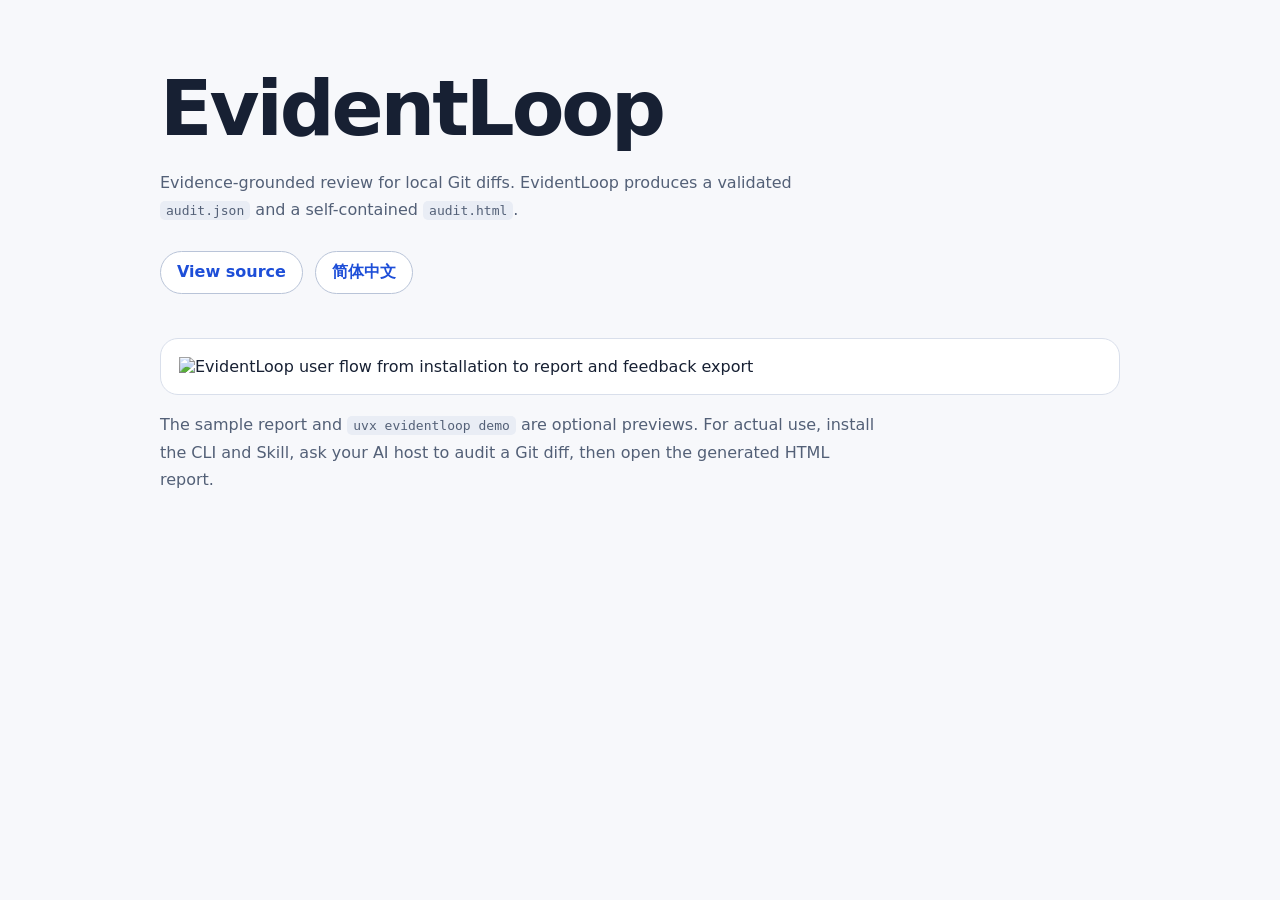
==== docs/index.html @ b539436b "fix: harden Wave 5 evidence gates" ====
<!doctype html>
<html lang="en">
<head>
  <meta charset="utf-8">
  <meta name="viewport" content="width=device-width, initial-scale=1">
  <title>EvidentLoop Alpha</title>
  <style>
    :root { color-scheme: light; font-family: system-ui, sans-serif; color: #172033; background: #f7f8fb; }
    body { margin: 0; }
    main { max-width: 960px; margin: 0 auto; padding: 64px 24px 80px; }
    h1 { margin: 0 0 12px; font-size: clamp(2.4rem, 7vw, 4.8rem); letter-spacing: -0.04em; }
    p { max-width: 720px; color: #536077; line-height: 1.7; }
    nav { display: flex; flex-wrap: wrap; gap: 12px; margin: 28px 0 44px; }
    a { color: #1d4ed8; }
    nav a { padding: 10px 16px; border: 1px solid #b9c4d8; border-radius: 999px; background: #fff; text-decoration: none; font-weight: 650; }
    figure { margin: 0; padding: 18px; border: 1px solid #d9dfeb; border-radius: 18px; background: #fff; }
    img { display: block; width: 100%; height: auto; }
    code { padding: 2px 6px; border-radius: 5px; background: #e9edf5; }
  </style>
</head>
<body>
  <main>
    <h1>EvidentLoop</h1>
    <p>Evidence-grounded review for local Git diffs. EvidentLoop produces a validated <code>audit.json</code> and a self-contained <code>audit.html</code>.</p>
    <nav aria-label="Primary">
      <a href="https://github.com/evidentloop/evidentloop">View source</a>
      <a href="https://github.com/evidentloop/evidentloop/blob/main/README.zh-CN.md">简体中文</a>
    </nav>
    <figure>
      <img src="./assets/evidentloop-user-flow.svg" alt="EvidentLoop user flow from installation to report and feedback export">
    </figure>
    <p>The sample report and <code>uvx evidentloop demo</code> are optional previews. For actual use, install the CLI and Skill, ask your AI host to audit a Git diff, then open the generated HTML report.</p>
  </main>
</body>
</html>
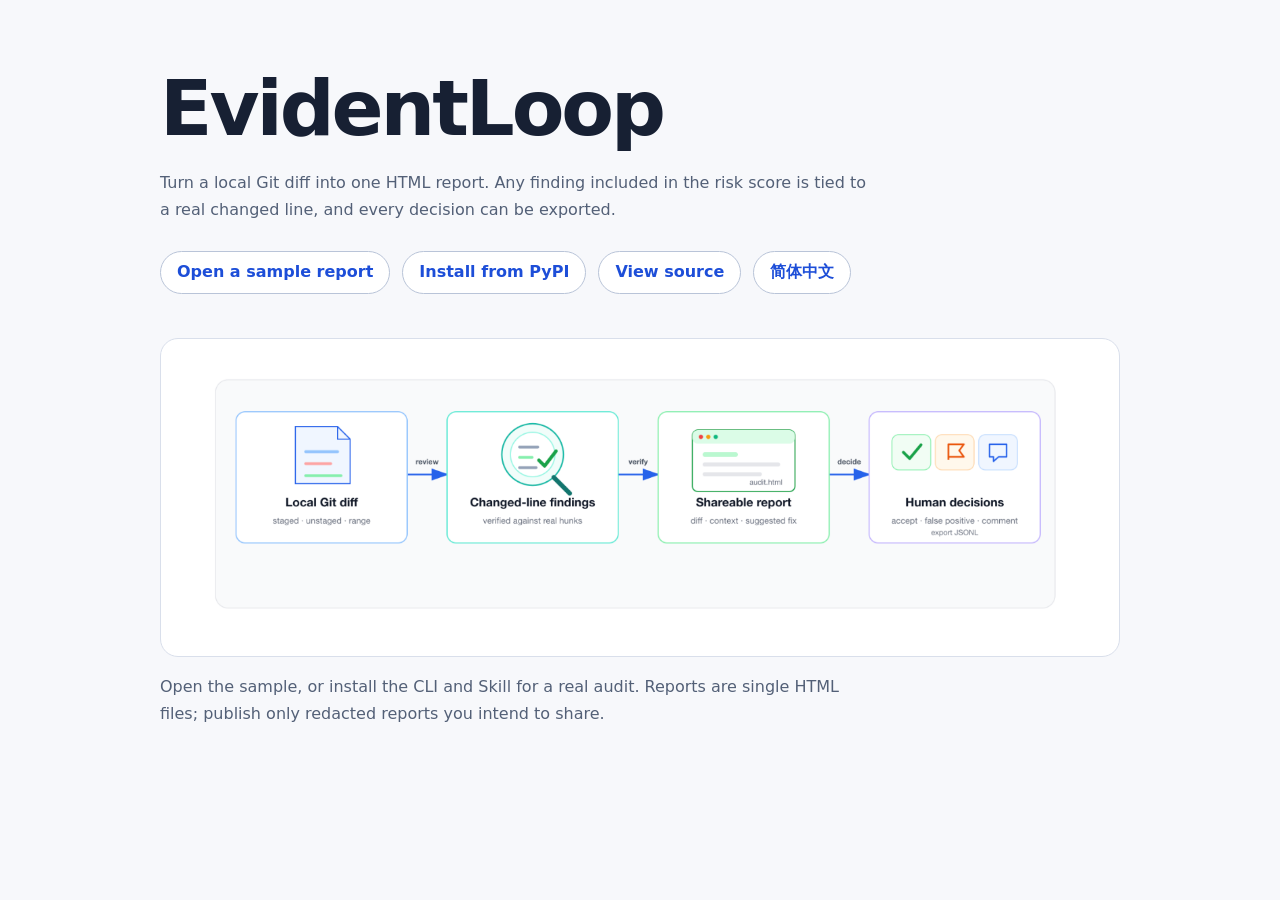
==== commit 88134ae4: "release: prepare v0.1.0a0" ====
--- a/docs/index.html
+++ b/docs/index.html
@@ -21,15 +21,17 @@
 <body>
   <main>
     <h1>EvidentLoop</h1>
-    <p>Evidence-grounded review for local Git diffs. EvidentLoop produces a validated <code>audit.json</code> and a self-contained <code>audit.html</code>.</p>
+    <p>Turn a local Git diff into one HTML report. Any finding included in the risk score is tied to a real changed line, and every decision can be exported.</p>
     <nav aria-label="Primary">
+      <a href="./examples/evidentloop-alpha/audit.html">Open a sample report</a>
+      <a href="https://pypi.org/project/evidentloop/">Install from PyPI</a>
       <a href="https://github.com/evidentloop/evidentloop">View source</a>
       <a href="https://github.com/evidentloop/evidentloop/blob/main/README.zh-CN.md">简体中文</a>
     </nav>
     <figure>
-      <img src="./assets/evidentloop-user-flow.svg" alt="EvidentLoop user flow from installation to report and feedback export">
+      <img src="./assets/evidentloop-cover.png" alt="EvidentLoop product path from Git diff to human decisions">
     </figure>
-    <p>The sample report and <code>uvx evidentloop demo</code> are optional previews. For actual use, install the CLI and Skill, ask your AI host to audit a Git diff, then open the generated HTML report.</p>
+    <p>Open the sample, or install the CLI and Skill for a real audit. Reports are single HTML files; publish only redacted reports you intend to share.</p>
   </main>
 </body>
 </html>
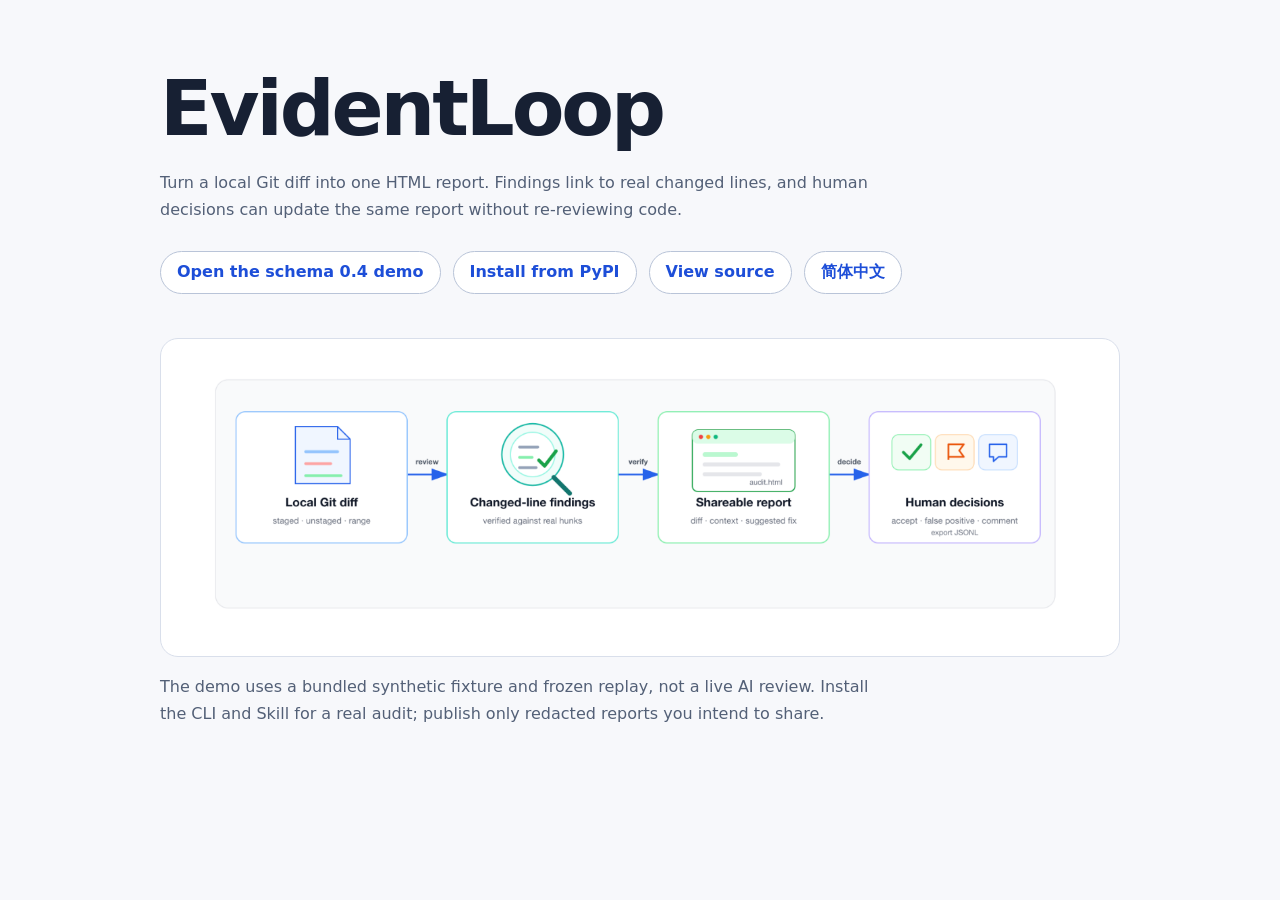
==== commit 80ef0e3d: "feat: add feedback-driven report revisions (#5) Summary: - upgrade the active audit contract to sche" ====
--- a/docs/index.html
+++ b/docs/index.html
@@ -21,9 +21,9 @@
 <body>
   <main>
     <h1>EvidentLoop</h1>
-    <p>Turn a local Git diff into one HTML report. Any finding included in the risk score is tied to a real changed line, and every decision can be exported.</p>
+    <p>Turn a local Git diff into one HTML report. Findings link to real changed lines, and human decisions can update the same report without re-reviewing code.</p>
     <nav aria-label="Primary">
-      <a href="./examples/evidentloop-alpha/audit.html">Open a sample report</a>
+      <a href="./examples/evidentloop-demo-v04/audit.html">Open the schema 0.4 demo</a>
       <a href="https://pypi.org/project/evidentloop/">Install from PyPI</a>
       <a href="https://github.com/evidentloop/evidentloop">View source</a>
       <a href="https://github.com/evidentloop/evidentloop/blob/main/README.zh-CN.md">简体中文</a>
@@ -31,7 +31,7 @@
     <figure>
       <img src="./assets/evidentloop-cover.png" alt="EvidentLoop product path from Git diff to human decisions">
     </figure>
-    <p>Open the sample, or install the CLI and Skill for a real audit. Reports are single HTML files; publish only redacted reports you intend to share.</p>
+    <p>The demo uses a bundled synthetic fixture and frozen replay, not a live AI review. Install the CLI and Skill for a real audit; publish only redacted reports you intend to share.</p>
   </main>
 </body>
 </html>
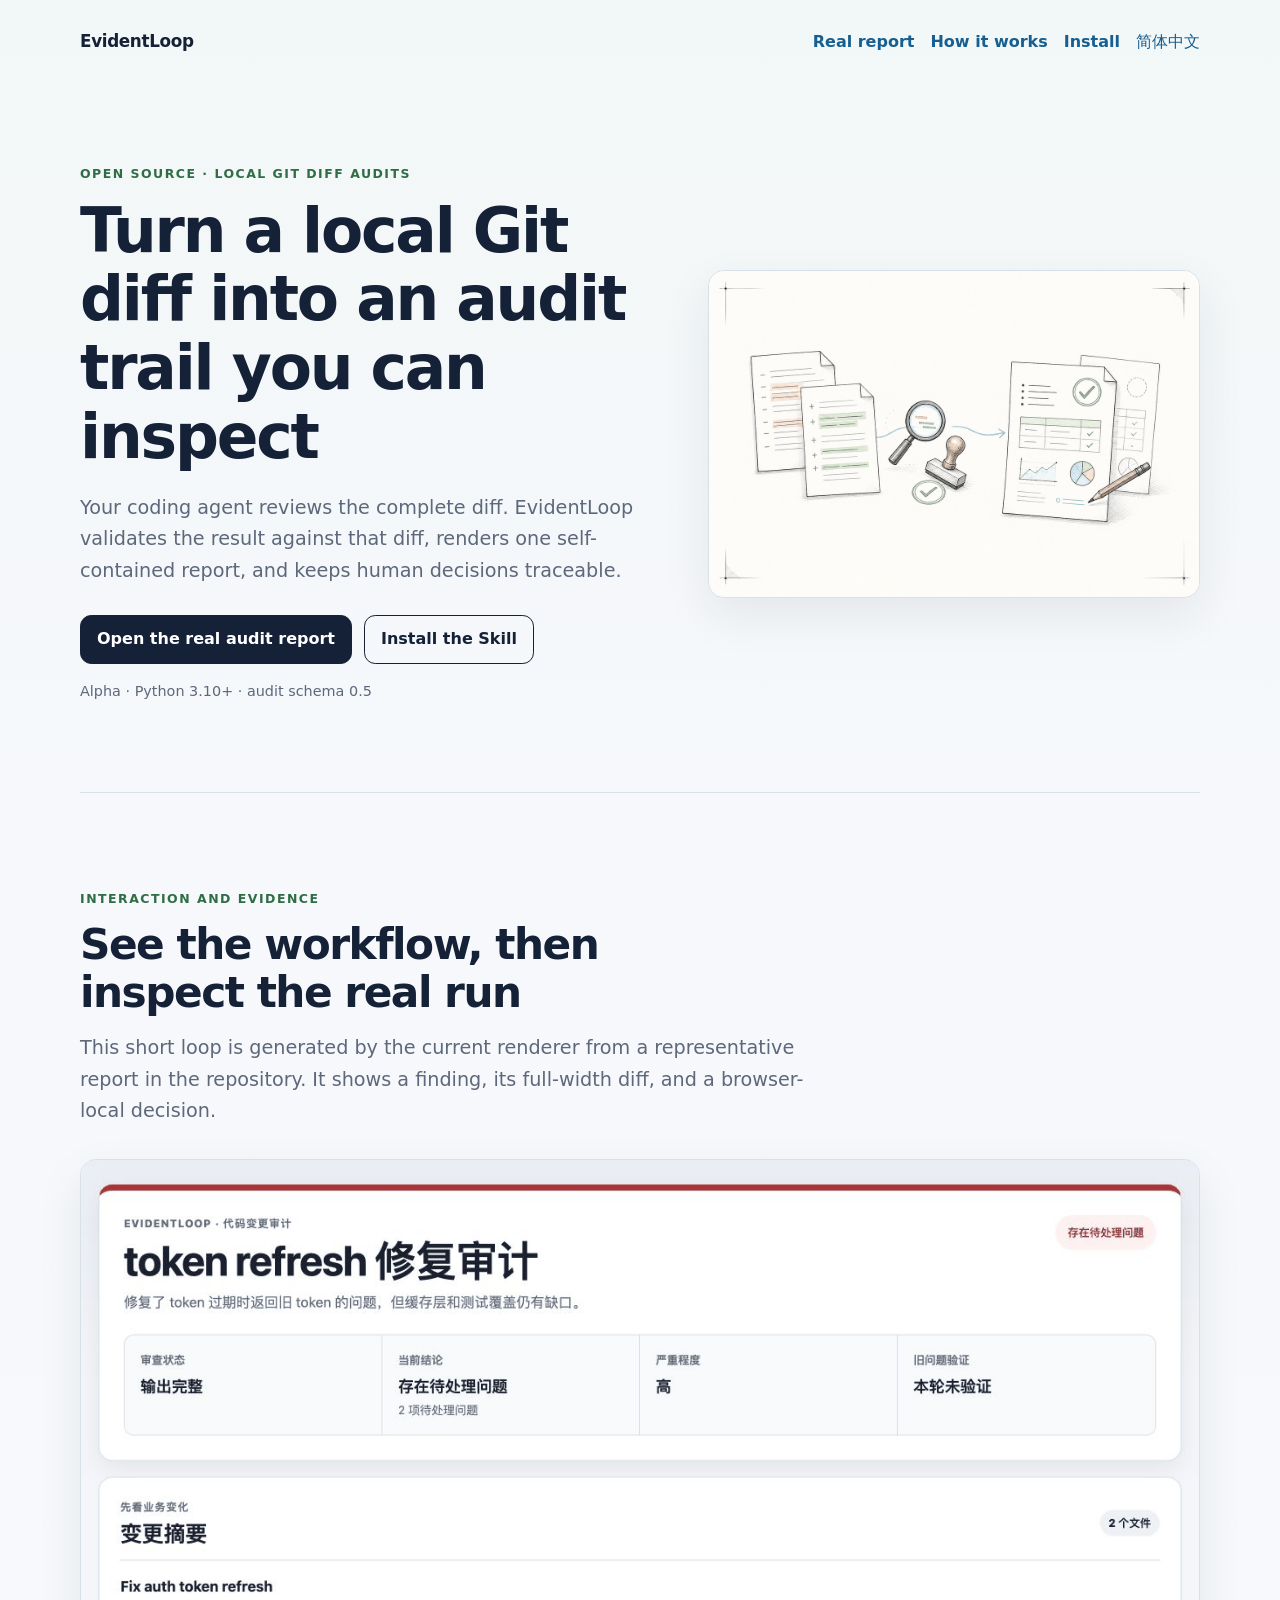
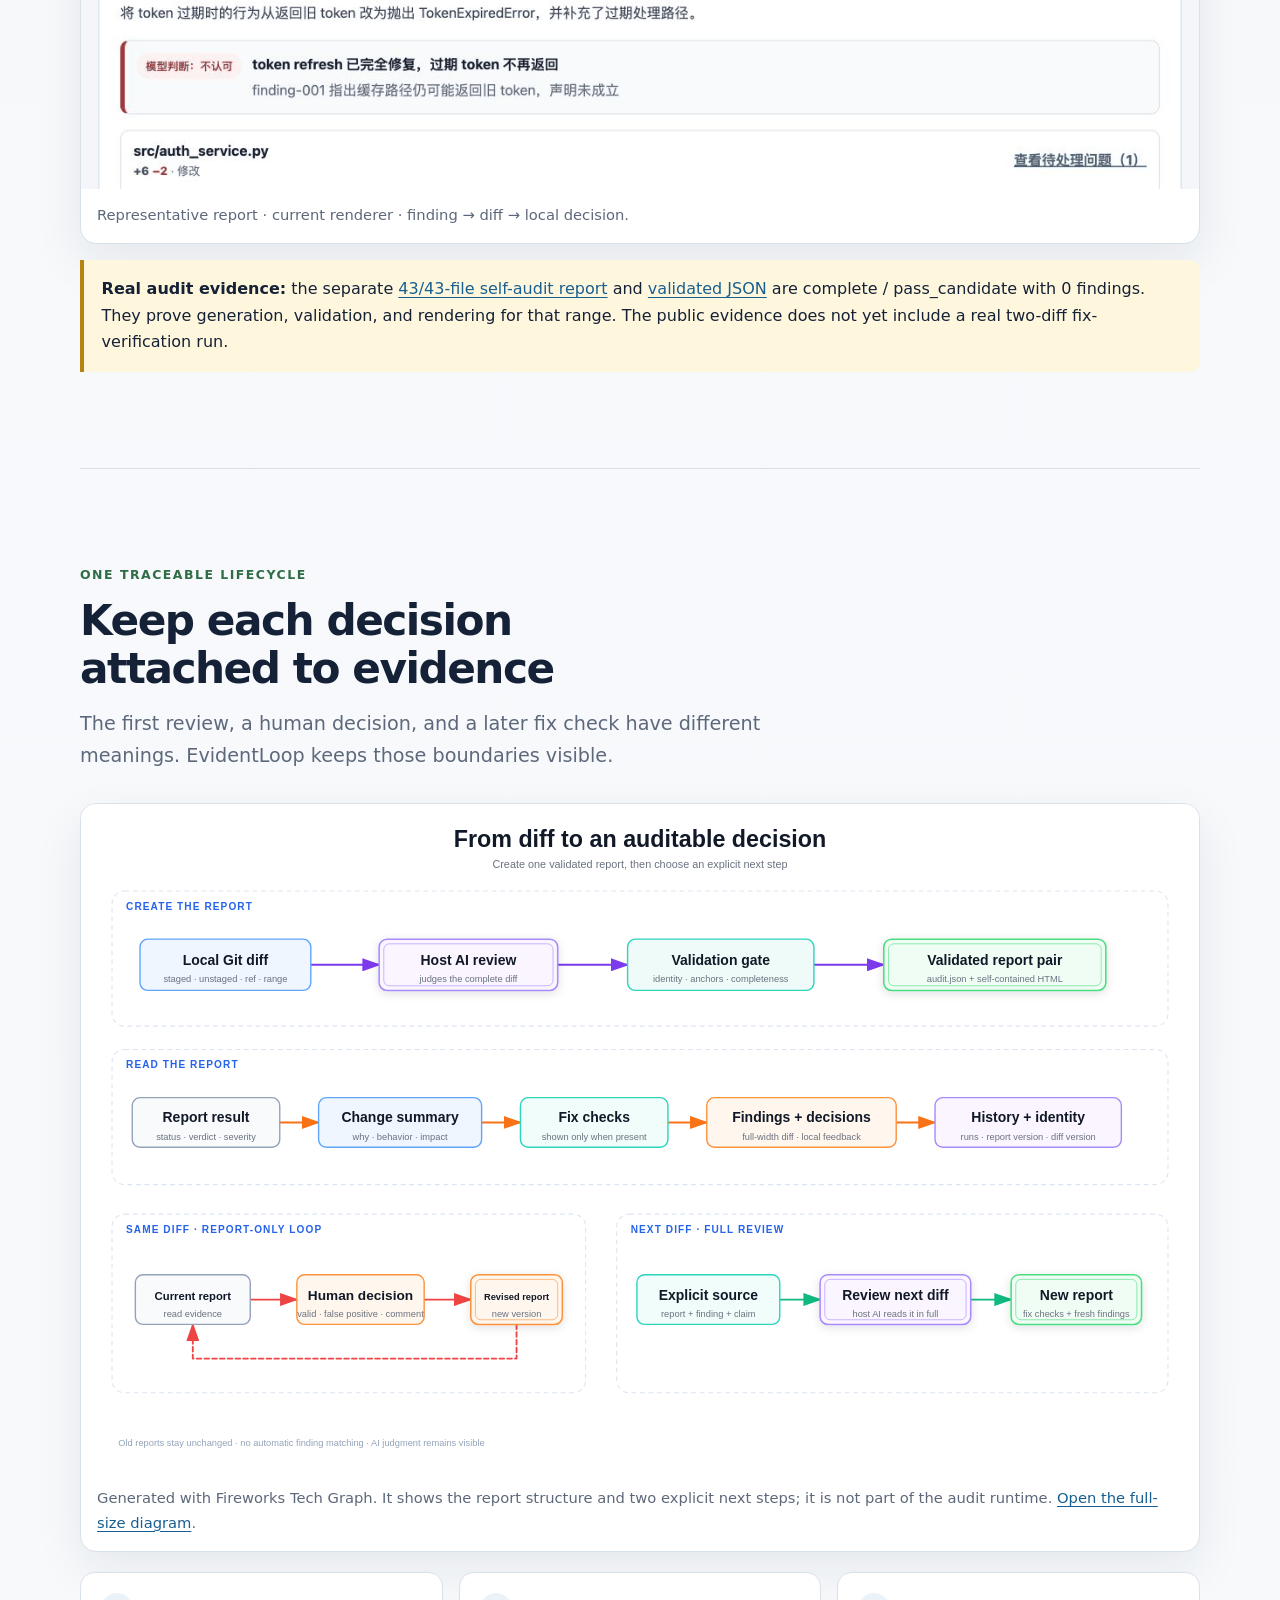
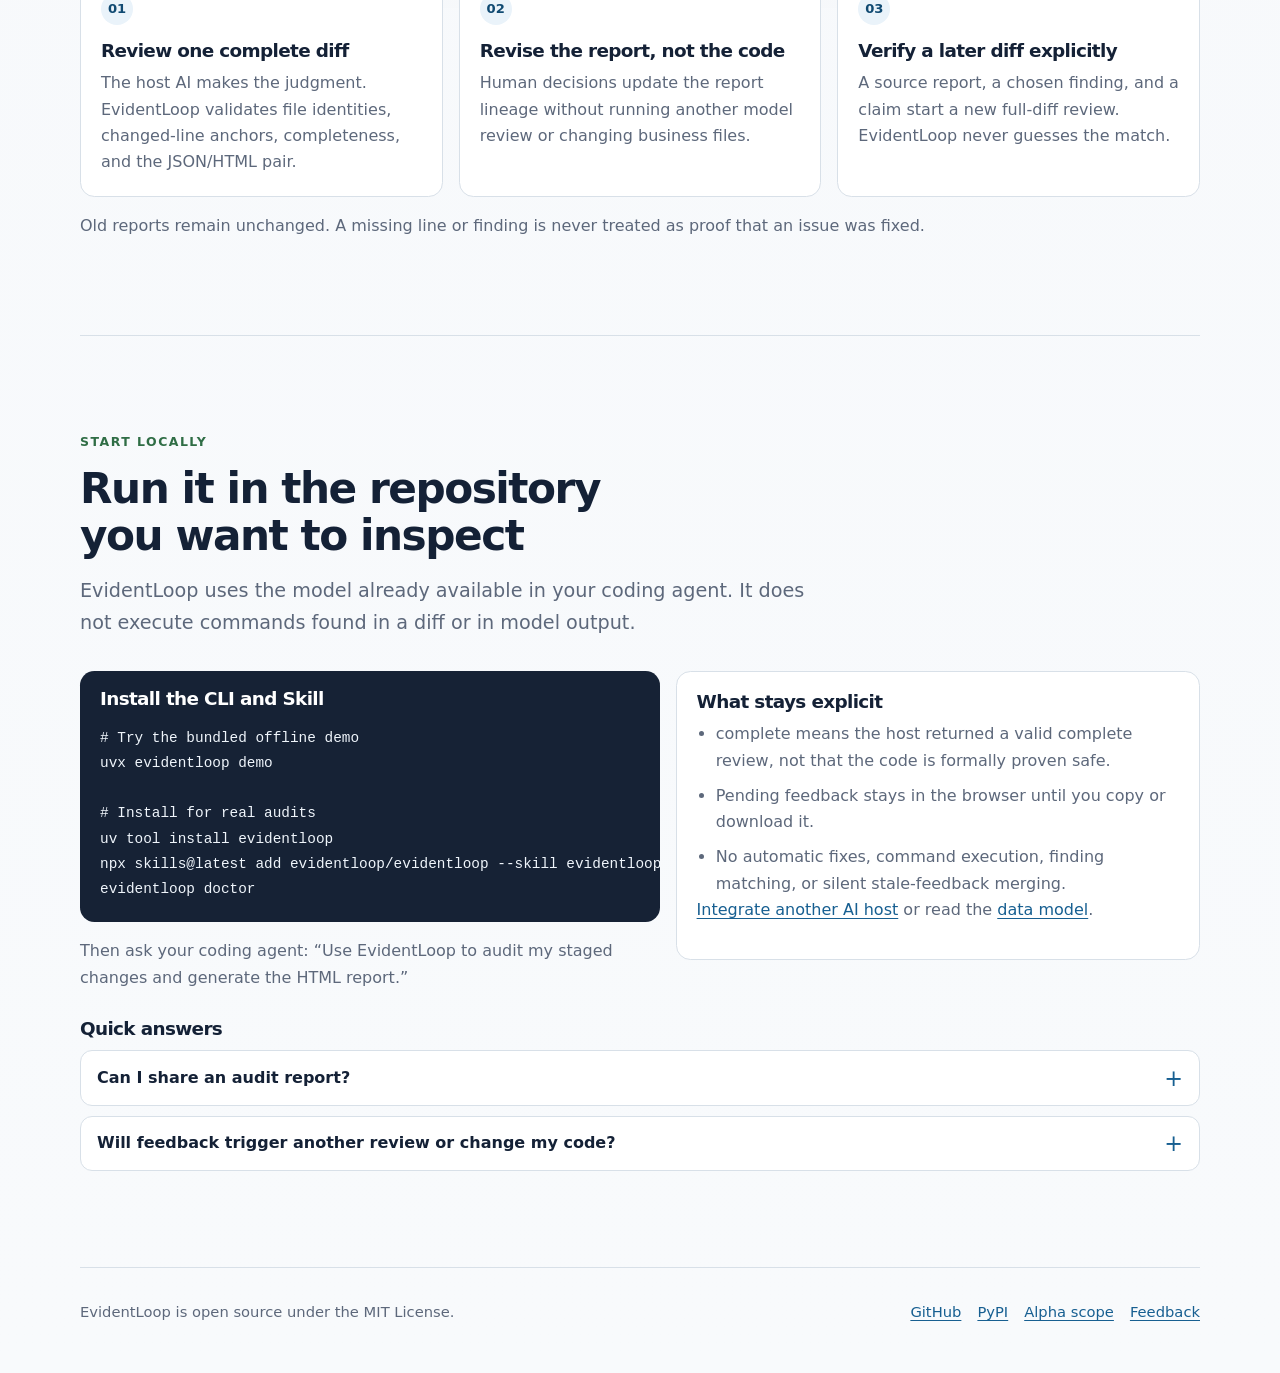
==== commit 6dc79e7a: "feat: complete audit lifecycle pages" ====
--- a/docs/index.html
+++ b/docs/index.html
@@ -3,35 +3,150 @@
 <head>
   <meta charset="utf-8">
   <meta name="viewport" content="width=device-width, initial-scale=1">
-  <title>EvidentLoop Alpha</title>
-  <style>
-    :root { color-scheme: light; font-family: system-ui, sans-serif; color: #172033; background: #f7f8fb; }
-    body { margin: 0; }
-    main { max-width: 960px; margin: 0 auto; padding: 64px 24px 80px; }
-    h1 { margin: 0 0 12px; font-size: clamp(2.4rem, 7vw, 4.8rem); letter-spacing: -0.04em; }
-    p { max-width: 720px; color: #536077; line-height: 1.7; }
-    nav { display: flex; flex-wrap: wrap; gap: 12px; margin: 28px 0 44px; }
-    a { color: #1d4ed8; }
-    nav a { padding: 10px 16px; border: 1px solid #b9c4d8; border-radius: 999px; background: #fff; text-decoration: none; font-weight: 650; }
-    figure { margin: 0; padding: 18px; border: 1px solid #d9dfeb; border-radius: 18px; background: #fff; }
-    img { display: block; width: 100%; height: auto; }
-    code { padding: 2px 6px; border-radius: 5px; background: #e9edf5; }
-  </style>
+  <title>EvidentLoop — Inspectable audit trails for local Git diffs</title>
+  <meta name="description" content="Turn a local Git diff into a validated, self-contained audit report with traceable human decisions and explicit fix verification.">
+  <meta name="theme-color" content="#f3f6f9">
+  <link rel="canonical" href="https://evidentloop.github.io/evidentloop/">
+  <link rel="alternate" hreflang="en" href="https://evidentloop.github.io/evidentloop/">
+  <link rel="alternate" hreflang="zh-CN" href="https://evidentloop.github.io/evidentloop/zh-CN.html">
+  <link rel="alternate" hreflang="x-default" href="https://evidentloop.github.io/evidentloop/">
+  <link rel="stylesheet" href="./assets/site.css">
+  <meta property="og:type" content="website">
+  <meta property="og:title" content="EvidentLoop — Inspectable audit trails for local Git diffs">
+  <meta property="og:description" content="Review the complete diff, validate the report, and keep later decisions linked to evidence.">
+  <meta property="og:url" content="https://evidentloop.github.io/evidentloop/">
+  <meta property="og:image" content="https://evidentloop.github.io/evidentloop/assets/evidentloop-report-loop.png">
+  <meta property="og:locale" content="en_US">
+  <meta name="twitter:card" content="summary_large_image">
 </head>
 <body>
-  <main>
-    <h1>EvidentLoop</h1>
-    <p>Turn a local Git diff into one HTML report. Findings link to real changed lines, and human decisions can update the same report without re-reviewing code.</p>
-    <nav aria-label="Primary">
-      <a href="./examples/evidentloop-demo-v04/audit.html">Open the schema 0.4 demo</a>
-      <a href="https://pypi.org/project/evidentloop/">Install from PyPI</a>
-      <a href="https://github.com/evidentloop/evidentloop">View source</a>
-      <a href="https://github.com/evidentloop/evidentloop/blob/main/README.zh-CN.md">简体中文</a>
+  <a class="skip-link" href="#content">Skip to content</a>
+
+  <header class="site-header">
+    <nav class="site-nav" aria-label="Primary navigation">
+      <a class="brand" href="./">EvidentLoop</a>
+      <div class="nav-links">
+        <a href="#proof">Real report</a>
+        <a href="#how">How it works</a>
+        <a href="#start">Install</a>
+        <a href="./zh-CN.html" lang="zh-CN">简体中文</a>
+      </div>
     </nav>
-    <figure>
-      <img src="./assets/evidentloop-cover.png" alt="EvidentLoop product path from Git diff to human decisions">
-    </figure>
-    <p>The demo uses a bundled synthetic fixture and frozen replay, not a live AI review. Install the CLI and Skill for a real audit; publish only redacted reports you intend to share.</p>
+
+    <div class="hero">
+      <div>
+        <p class="eyebrow">Open source · Local Git diff audits</p>
+        <h1>Turn a local Git diff into an audit trail you can inspect</h1>
+        <p class="lead">Your coding agent reviews the complete diff. EvidentLoop validates the result against that diff, renders one self-contained report, and keeps human decisions traceable.</p>
+        <div class="actions">
+          <a class="button" href="./examples/evidentloop-dogfood-v05/audit.html">Open the real audit report</a>
+          <a class="button button-secondary" href="#start">Install the Skill</a>
+        </div>
+        <p class="version-note">Alpha · Python 3.10+ · audit schema 0.5</p>
+      </div>
+
+      <figure class="hero-visual">
+        <img src="./assets/evidentloop-hero-sketch.png" width="1200" height="800" alt="A handdrawn local diff flowing through validation into a report that keeps an earlier copy and a human pencil decision">
+      </figure>
+    </div>
+  </header>
+
+  <main id="content">
+    <section class="page-section" id="proof" aria-labelledby="proof-title">
+      <p class="eyebrow">Interaction and evidence</p>
+      <h2 id="proof-title">See the workflow, then inspect the real run</h2>
+      <p class="section-intro">This short loop is generated by the current renderer from a representative report in the repository. It shows a finding, its full-width diff, and a browser-local decision.</p>
+      <figure class="media-frame">
+        <picture>
+          <source media="(prefers-reduced-motion: reduce)" srcset="./assets/evidentloop-report-loop.png">
+          <img src="./assets/evidentloop-report-loop.gif" width="1280" height="720" loading="lazy" alt="A representative EvidentLoop report showing a finding, full-width diff, and a browser-local false-positive decision">
+        </picture>
+        <figcaption>Representative report · current renderer · finding → diff → local decision.</figcaption>
+      </figure>
+      <div class="evidence-note">
+        <p><strong>Real audit evidence:</strong> the separate <a href="./examples/evidentloop-dogfood-v05/audit.html">43/43-file self-audit report</a> and <a href="./examples/evidentloop-dogfood-v05/audit.json">validated JSON</a> are <code>complete / pass_candidate</code> with 0 findings. They prove generation, validation, and rendering for that range. The public evidence does not yet include a real two-diff fix-verification run.</p>
+      </div>
+    </section>
+
+    <section class="page-section" id="how" aria-labelledby="how-title">
+      <p class="eyebrow">One traceable lifecycle</p>
+      <h2 id="how-title">Keep each decision attached to evidence</h2>
+      <p class="section-intro">The first review, a human decision, and a later fix check have different meanings. EvidentLoop keeps those boundaries visible.</p>
+      <figure class="media-frame">
+        <img src="./assets/evidentloop-lifecycle.svg" width="1440" height="860" loading="lazy" alt="EvidentLoop report creation, report reading order, same-diff decision loop, and explicit next-diff fix verification">
+        <figcaption>Generated with Fireworks Tech Graph. It shows the report structure and two explicit next steps; it is not part of the audit runtime. <a href="./assets/evidentloop-lifecycle.svg">Open the full-size diagram</a>.</figcaption>
+      </figure>
+      <ol class="steps">
+        <li>
+          <span class="step-number" aria-hidden="true">01</span>
+          <h3>Review one complete diff</h3>
+          <p>The host AI makes the judgment. EvidentLoop validates file identities, changed-line anchors, completeness, and the JSON/HTML pair.</p>
+        </li>
+        <li>
+          <span class="step-number" aria-hidden="true">02</span>
+          <h3>Revise the report, not the code</h3>
+          <p>Human decisions update the report lineage without running another model review or changing business files.</p>
+        </li>
+        <li>
+          <span class="step-number" aria-hidden="true">03</span>
+          <h3>Verify a later diff explicitly</h3>
+          <p>A source report, a chosen finding, and a claim start a new full-diff review. EvidentLoop never guesses the match.</p>
+        </li>
+      </ol>
+      <p class="lifecycle-note">Old reports remain unchanged. A missing line or finding is never treated as proof that an issue was fixed.</p>
+    </section>
+
+    <section class="page-section" id="start" aria-labelledby="start-title">
+      <p class="eyebrow">Start locally</p>
+      <h2 id="start-title">Run it in the repository you want to inspect</h2>
+      <p class="section-intro">EvidentLoop uses the model already available in your coding agent. It does not execute commands found in a diff or in model output.</p>
+      <div class="start-grid">
+        <div>
+          <div class="command-card">
+            <h3>Install the CLI and Skill</h3>
+            <pre><code># Try the bundled offline demo
+uvx evidentloop demo
+
+# Install for real audits
+uv tool install evidentloop
+npx skills@latest add evidentloop/evidentloop --skill evidentloop -g
+evidentloop doctor</code></pre>
+          </div>
+          <p class="prompt">Then ask your coding agent: <q>Use EvidentLoop to audit my staged changes and generate the HTML report.</q></p>
+        </div>
+        <aside class="boundary-card" aria-labelledby="boundaries-title">
+          <h3 id="boundaries-title">What stays explicit</h3>
+          <ul>
+            <li><code>complete</code> means the host returned a valid complete review, not that the code is formally proven safe.</li>
+            <li>Pending feedback stays in the browser until you copy or download it.</li>
+            <li>No automatic fixes, command execution, finding matching, or silent stale-feedback merging.</li>
+          </ul>
+          <p><a href="https://github.com/evidentloop/evidentloop/blob/main/docs/ai-host-integration.md">Integrate another AI host</a> or read the <a href="https://github.com/evidentloop/evidentloop/blob/main/docs/data-model.md">data model</a>.</p>
+        </aside>
+      </div>
+
+      <div class="quick-answers" aria-labelledby="answers-title">
+        <h3 id="answers-title">Quick answers</h3>
+        <details>
+          <summary>Can I share an audit report?</summary>
+          <p>Yes. The HTML is self-contained and works on static hosting. Redact anything sensitive first; browser-local decisions are not uploaded automatically.</p>
+        </details>
+        <details>
+          <summary>Will feedback trigger another review or change my code?</summary>
+          <p>No. Feedback on the same diff only revises the report pair. Changing code and verifying a later diff are separate actions.</p>
+        </details>
+      </div>
+    </section>
   </main>
+
+  <footer class="site-footer">
+    <p>EvidentLoop is open source under the MIT License.</p>
+    <nav class="footer-links" aria-label="Project links">
+      <a href="https://github.com/evidentloop/evidentloop">GitHub</a>
+      <a href="https://pypi.org/project/evidentloop/">PyPI</a>
+      <a href="https://github.com/evidentloop/evidentloop/blob/main/docs/v0-scope.md">Alpha scope</a>
+      <a href="https://github.com/evidentloop/evidentloop/issues">Feedback</a>
+    </nav>
+  </footer>
 </body>
 </html>
--- a/docs/assets/site.css
+++ b/docs/assets/site.css
@@ -0,0 +1,504 @@
+:root {
+  color-scheme: light;
+  --ink: #142136;
+  --muted: #5d687b;
+  --line: #d8e0e8;
+  --surface: #ffffff;
+  --surface-soft: #f6f8fb;
+  --blue: #175f91;
+  --blue-dark: #104a72;
+  --green: #2f6d45;
+  --green-soft: #edf7f0;
+  --gold-soft: #fff7dd;
+  --shadow: 0 18px 48px rgb(20 33 54 / 8%);
+  font-family:
+    Inter, ui-sans-serif, system-ui, -apple-system, BlinkMacSystemFont, "Segoe UI",
+    sans-serif;
+  font-synthesis: none;
+}
+
+* {
+  box-sizing: border-box;
+}
+
+html {
+  scroll-behavior: smooth;
+}
+
+body {
+  margin: 0;
+  overflow-x: hidden;
+  color: var(--ink);
+  background: linear-gradient(180deg, #f2f7f7 0, #f6f8fb 48rem, #f8fafc 100%);
+  font-size: 1rem;
+  line-height: 1.65;
+}
+
+a {
+  color: var(--blue);
+  text-underline-offset: 0.2em;
+}
+
+a:hover {
+  color: var(--blue-dark);
+}
+
+a:focus-visible,
+summary:focus-visible {
+  border-radius: 0.35rem;
+  outline: 3px solid var(--blue);
+  outline-offset: 3px;
+}
+
+img,
+svg {
+  display: block;
+  max-width: 100%;
+}
+
+.skip-link {
+  position: fixed;
+  z-index: 10;
+  top: 0.75rem;
+  left: 0.75rem;
+  padding: 0.7rem 1rem;
+  border-radius: 0.6rem;
+  color: #fff;
+  background: var(--ink);
+  transform: translateY(-180%);
+}
+
+.skip-link:focus {
+  transform: translateY(0);
+}
+
+.site-header,
+.page-section,
+.site-footer {
+  width: min(70rem, calc(100% - 2rem));
+  margin-inline: auto;
+}
+
+.site-header {
+  padding-top: 1rem;
+}
+
+.site-nav {
+  display: flex;
+  align-items: center;
+  justify-content: space-between;
+  gap: 1rem;
+  min-height: 3.25rem;
+}
+
+.brand {
+  color: var(--ink);
+  font-size: 1.05rem;
+  font-weight: 800;
+  letter-spacing: -0.02em;
+  text-decoration: none;
+}
+
+.nav-links {
+  display: flex;
+  flex-wrap: wrap;
+  align-items: center;
+  justify-content: flex-end;
+  gap: 0.35rem 1rem;
+}
+
+.nav-links a {
+  display: inline-flex;
+  align-items: center;
+  min-height: 2.75rem;
+  font-weight: 650;
+  text-decoration: none;
+}
+
+.hero {
+  display: grid;
+  grid-template-columns: minmax(0, 1.08fr) minmax(20rem, 0.92fr);
+  gap: clamp(1.25rem, 4vw, 3.5rem);
+  align-items: center;
+  padding-block: clamp(3.5rem, 8vw, 6rem) clamp(3.5rem, 7vw, 5.5rem);
+}
+
+.eyebrow {
+  margin: 0 0 0.75rem;
+  color: var(--green);
+  font-size: 0.78rem;
+  font-weight: 800;
+  letter-spacing: 0.12em;
+  text-transform: uppercase;
+}
+
+h1,
+h2,
+h3,
+p {
+  margin-top: 0;
+}
+
+h1,
+h2,
+h3 {
+  line-height: 1.12;
+  letter-spacing: -0.035em;
+}
+
+h1 {
+  max-width: 14ch;
+  margin-bottom: 1.25rem;
+  font-size: clamp(2.45rem, 4.8vw, 4rem);
+}
+
+h2 {
+  max-width: 19ch;
+  margin-bottom: 1rem;
+  font-size: clamp(1.85rem, 3.3vw, 2.75rem);
+}
+
+h3 {
+  margin-bottom: 0.55rem;
+  font-size: 1.15rem;
+}
+
+.lead,
+.section-intro {
+  max-width: 47rem;
+  color: var(--muted);
+  font-size: clamp(1.05rem, 2vw, 1.2rem);
+}
+
+.actions {
+  display: flex;
+  flex-wrap: wrap;
+  gap: 0.75rem;
+  margin-top: 1.75rem;
+}
+
+.button {
+  display: inline-flex;
+  align-items: center;
+  justify-content: center;
+  min-height: 2.75rem;
+  padding: 0.65rem 1rem;
+  border: 1px solid var(--ink);
+  border-radius: 0.7rem;
+  color: #fff;
+  background: var(--ink);
+  font-weight: 750;
+  text-decoration: none;
+}
+
+.button:hover {
+  color: #fff;
+  background: #263851;
+}
+
+.button-secondary {
+  color: var(--ink);
+  background: transparent;
+}
+
+.button-secondary:hover {
+  color: var(--ink);
+  background: #fff;
+}
+
+.version-note {
+  margin: 1rem 0 0;
+  color: var(--muted);
+  font-size: 0.9rem;
+}
+
+.hero-visual {
+  margin: 0;
+  overflow: hidden;
+  border: 1px solid var(--line);
+  border-radius: 1rem;
+  background: #fbfaf5;
+  box-shadow: var(--shadow);
+}
+
+.hero-visual img {
+  width: 100%;
+  height: auto;
+}
+
+.page-section {
+  padding-block: clamp(3.5rem, 8vw, 6rem);
+  border-top: 1px solid var(--line);
+}
+
+.media-frame {
+  margin: 2rem 0 0;
+  overflow: hidden;
+  border: 1px solid var(--line);
+  border-radius: 1rem;
+  background: var(--surface);
+  box-shadow: var(--shadow);
+}
+
+.media-frame img {
+  width: 100%;
+  height: auto;
+}
+
+.media-frame figcaption {
+  padding: 0.9rem 1rem 1rem;
+  color: var(--muted);
+  font-size: 0.92rem;
+}
+
+.evidence-note {
+  margin-top: 1rem;
+  padding: 1rem 1.1rem;
+  border-left: 4px solid #b48311;
+  border-radius: 0 0.65rem 0.65rem 0;
+  background: var(--gold-soft);
+}
+
+.evidence-note p {
+  margin: 0;
+}
+
+.steps {
+  display: grid;
+  grid-template-columns: repeat(3, minmax(0, 1fr));
+  gap: 1rem;
+  margin: 1.25rem 0 0;
+  padding: 0;
+  list-style: none;
+}
+
+.steps li,
+.boundary-card {
+  padding: 1.25rem;
+  border: 1px solid var(--line);
+  border-radius: 0.9rem;
+  background: var(--surface);
+}
+
+.step-number {
+  display: inline-flex;
+  align-items: center;
+  justify-content: center;
+  width: 2rem;
+  height: 2rem;
+  margin-bottom: 1rem;
+  border-radius: 50%;
+  color: var(--blue-dark);
+  background: #eaf3fa;
+  font-size: 0.82rem;
+  font-weight: 850;
+}
+
+.steps p,
+.boundary-card p,
+.boundary-card li {
+  color: var(--muted);
+}
+
+.steps p {
+  margin-bottom: 0;
+}
+
+.lifecycle-note {
+  margin: 1rem 0 0;
+  color: var(--muted);
+}
+
+.start-grid {
+  display: grid;
+  grid-template-columns: minmax(0, 1.05fr) minmax(18rem, 0.95fr);
+  gap: 1rem;
+  align-items: start;
+  margin-top: 2rem;
+}
+
+.command-card,
+.boundary-card {
+  min-width: 0;
+}
+
+.start-grid > * {
+  min-width: 0;
+}
+
+.command-card {
+  overflow: hidden;
+  border-radius: 0.9rem;
+  color: #eff5fb;
+  background: #162235;
+}
+
+.command-card h3 {
+  margin: 0;
+  padding: 1.15rem 1.25rem 0;
+  color: #fff;
+}
+
+pre {
+  margin: 0;
+  padding: 1rem 1.25rem 1.25rem;
+  overflow-x: auto;
+  font: 0.9rem/1.75 ui-monospace, SFMono-Regular, Menlo, Consolas, monospace;
+  scrollbar-width: thin;
+}
+
+code {
+  font: inherit;
+}
+
+.prompt {
+  margin: 1rem 0 0;
+  color: var(--muted);
+}
+
+.boundary-card ul {
+  margin: 0;
+  padding-left: 1.2rem;
+}
+
+.boundary-card li + li {
+  margin-top: 0.55rem;
+}
+
+.quick-answers {
+  margin-top: 1.75rem;
+}
+
+details {
+  margin-top: 0.65rem;
+  overflow: hidden;
+  border: 1px solid var(--line);
+  border-radius: 0.75rem;
+  background: var(--surface);
+}
+
+summary {
+  display: flex;
+  align-items: center;
+  justify-content: space-between;
+  gap: 1rem;
+  min-height: 2.75rem;
+  padding: 0.85rem 1rem;
+  cursor: pointer;
+  font-weight: 750;
+  list-style: none;
+}
+
+summary::-webkit-details-marker {
+  display: none;
+}
+
+summary::after {
+  content: "+";
+  flex: 0 0 auto;
+  color: var(--blue);
+  font-size: 1.4rem;
+  font-weight: 500;
+  line-height: 1;
+}
+
+details[open] summary {
+  border-bottom: 1px solid var(--line);
+  background: #fbfcfd;
+}
+
+details[open] summary::after {
+  content: "−";
+}
+
+details p {
+  max-width: 48rem;
+  margin: 0;
+  padding: 0.9rem 1rem 1rem;
+  color: var(--muted);
+}
+
+.site-footer {
+  display: flex;
+  flex-wrap: wrap;
+  justify-content: space-between;
+  gap: 0.75rem 1.5rem;
+  padding-block: 2rem 3rem;
+  border-top: 1px solid var(--line);
+  color: var(--muted);
+  font-size: 0.92rem;
+}
+
+.site-footer p {
+  margin: 0;
+}
+
+.footer-links {
+  display: flex;
+  flex-wrap: wrap;
+  gap: 0.5rem 1rem;
+}
+
+@media (max-width: 48rem) {
+  .site-header,
+  .page-section,
+  .site-footer {
+    width: min(100% - 1.25rem, 70rem);
+  }
+
+  .site-nav {
+    align-items: flex-start;
+  }
+
+  .nav-links {
+    gap: 0.15rem 0.75rem;
+  }
+
+  .hero,
+  .start-grid {
+    grid-template-columns: 1fr;
+  }
+
+  .hero {
+    padding-top: 3.5rem;
+  }
+
+  h1 {
+    font-size: clamp(2.35rem, 11vw, 3.5rem);
+  }
+
+  .steps {
+    grid-template-columns: 1fr;
+  }
+
+  .media-frame {
+    border-radius: 0.75rem;
+  }
+}
+
+@media (max-width: 30rem) {
+  .site-nav {
+    flex-direction: column;
+    align-items: flex-start;
+    gap: 0;
+  }
+
+  .nav-links {
+    width: 100%;
+    justify-content: flex-start;
+  }
+
+  .actions {
+    display: grid;
+  }
+
+  .button {
+    width: 100%;
+  }
+}
+
+@media (prefers-reduced-motion: reduce) {
+  html {
+    scroll-behavior: auto;
+  }
+}
